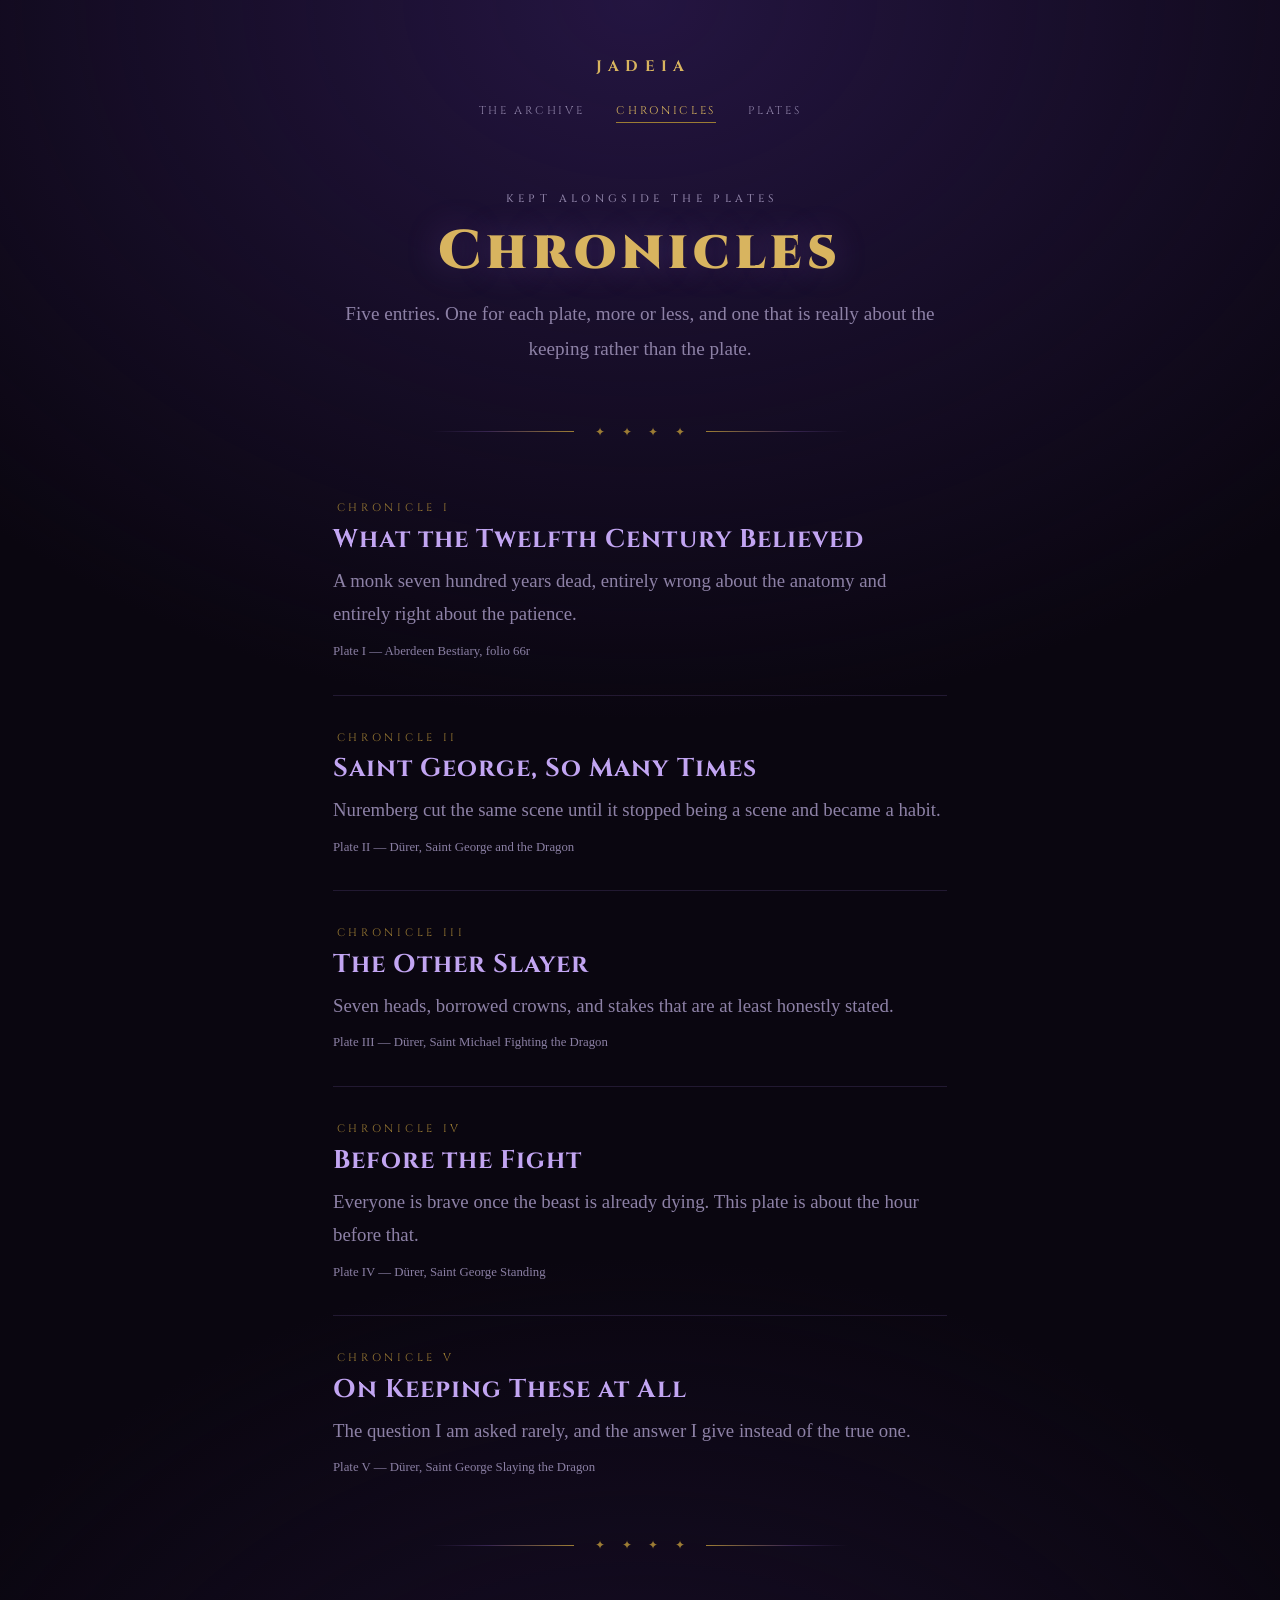
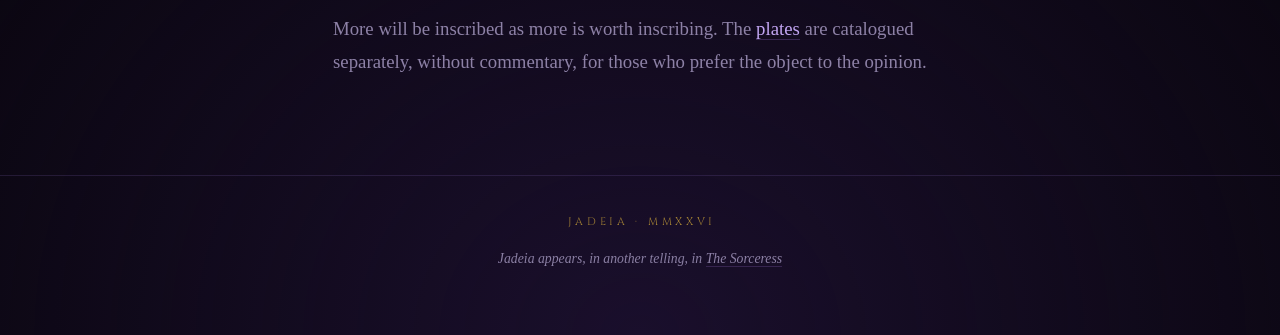
==== chronicles/index.html @ 0001898c "Rebuild jadeia.org as a violet illuminated-manuscript archive Replaces the single leather/parchment " ====
<!DOCTYPE html>
<html lang="en">
<head>
<meta charset="UTF-8">
<meta name="viewport" content="width=device-width, initial-scale=1.0">
<title>Chronicles &middot; Jadeia</title>
<meta name="description" content="Notes kept alongside the plates: five entries on bestiaries, Nuremberg woodcuts, and the habit of drawing a creature nobody has seen.">
<link rel="canonical" href="https://jadeia.org/chronicles/">
<meta property="og:type" content="website">
<meta property="og:title" content="Chronicles &middot; Jadeia">
<meta property="og:description" content="Notes kept alongside the plates.">
<meta property="og:url" content="https://jadeia.org/chronicles/">
<script async src="https://www.googletagmanager.com/gtag/js?id=G-61T0721KTX"></script>
<script>
  window.dataLayer = window.dataLayer || [];
  function gtag(){dataLayer.push(arguments);}
  gtag('js', new Date());
  gtag('config', 'G-61T0721KTX');
</script>
<link rel="preconnect" href="https://fonts.googleapis.com">
<link rel="preconnect" href="https://fonts.gstatic.com" crossorigin>
<link href="https://fonts.googleapis.com/css2?family=Cinzel:wght@500;700;900&family=IM+Fell+English:ital@0;1&family=UnifrakturMaguntia&display=swap" rel="stylesheet">
<link rel="stylesheet" href="/assets/css/site.css">
<link rel="icon" href="/assets/img/sigil.svg" type="image/svg+xml">
</head>
<body>

<header class="masthead">
  <div class="shell">
    <a class="masthead__mark" href="/">Jadeia</a>
    <nav aria-label="Primary">
      <ul class="nav">
        <li><a href="/">The Archive</a></li>
        <li><a href="/chronicles/" aria-current="page">Chronicles</a></li>
        <li><a href="/plates/">Plates</a></li>
      </ul>
    </nav>
  </div>
</header>

<main>
  <div class="shell">

    <div class="page-head">
      <p class="eyebrow">Kept Alongside The Plates</p>
      <h1>Chronicles</h1>
      <p class="measure">Five entries. One for each plate, more or less, and one that is really about the keeping rather than the plate.</p>
    </div>

    <div class="ornament" aria-hidden="true">&#10022; &#10022; &#10022; &#10022;</div>

    <div class="measure">
      <ol class="entries">

        <li>
          <a class="entry__link" href="/chronicles/i-what-the-twelfth-century-believed.html">
            <span class="entry__num">Chronicle I</span>
            <h2 class="entry__title">What the Twelfth Century Believed</h2>
            <p class="entry__standfirst">A monk seven hundred years dead, entirely wrong about the anatomy and entirely right about the patience.</p>
            <span class="entry__plate">Plate I &mdash; Aberdeen Bestiary, folio 66r</span>
          </a>
        </li>

        <li>
          <a class="entry__link" href="/chronicles/ii-saint-george-so-many-times.html">
            <span class="entry__num">Chronicle II</span>
            <h2 class="entry__title">Saint George, So Many Times</h2>
            <p class="entry__standfirst">Nuremberg cut the same scene until it stopped being a scene and became a habit.</p>
            <span class="entry__plate">Plate II &mdash; D&uuml;rer, Saint George and the Dragon</span>
          </a>
        </li>

        <li>
          <a class="entry__link" href="/chronicles/iii-the-other-slayer.html">
            <span class="entry__num">Chronicle III</span>
            <h2 class="entry__title">The Other Slayer</h2>
            <p class="entry__standfirst">Seven heads, borrowed crowns, and stakes that are at least honestly stated.</p>
            <span class="entry__plate">Plate III &mdash; D&uuml;rer, Saint Michael Fighting the Dragon</span>
          </a>
        </li>

        <li>
          <a class="entry__link" href="/chronicles/iv-before-the-fight.html">
            <span class="entry__num">Chronicle IV</span>
            <h2 class="entry__title">Before the Fight</h2>
            <p class="entry__standfirst">Everyone is brave once the beast is already dying. This plate is about the hour before that.</p>
            <span class="entry__plate">Plate IV &mdash; D&uuml;rer, Saint George Standing</span>
          </a>
        </li>

        <li>
          <a class="entry__link" href="/chronicles/v-on-keeping-these-at-all.html">
            <span class="entry__num">Chronicle V</span>
            <h2 class="entry__title">On Keeping These at All</h2>
            <p class="entry__standfirst">The question I am asked rarely, and the answer I give instead of the true one.</p>
            <span class="entry__plate">Plate V &mdash; D&uuml;rer, Saint George Slaying the Dragon</span>
          </a>
        </li>

      </ol>
    </div>

    <div class="ornament" aria-hidden="true">&#10022; &#10022; &#10022; &#10022;</div>

    <div class="measure">
      <p class="entry__standfirst">More will be inscribed as more is worth inscribing. The <a href="/plates/">plates</a> are catalogued separately, without commentary, for those who prefer the object to the opinion.</p>
    </div>

  </div>
</main>

<footer class="colophon">
  <div class="shell">
    <p class="colophon__date">Jadeia &middot; MMXXVI</p>
    <p class="colophon__aside">Jadeia appears, in another telling, in <a href="https://ajguerin.com" rel="noopener">The Sorceress</a></p>
  </div>
</footer>

</body>
</html>
---- assets/css/site.css ----
/* ==========================================================================
   jadeia.org — a chronicle kept in violet
   One stylesheet, no build step. Edit here and it applies everywhere.
   ========================================================================== */

:root {
  /* Ground: near-black violet, deepening toward the edges of the page */
  --void:          #0a0610;
  --void-2:        #120b1e;
  --panel:         #170e26;
  --panel-2:       #1e1331;

  /* Rules, borders, quiet structure */
  --rule:          #372550;
  --rule-soft:     rgba(120, 90, 170, 0.22);

  /* Text: muted violet-grey body, brighter violet for emphasis */
  --text:          #c4b8d8;
  --text-dim:      #8d81a6;
  --text-faint:    #8a7fa3;
  --violet:        #c2a5f2;
  --violet-deep:   #8f6fc8;

  /* Gold: headers, ornaments, trim */
  --gold:          #d8b45f;
  --gold-dim:      #9c7c34;

  /* The mat a print is mounted on */
  --mat:           #d4cade;
  --mat-edge:      #b3a6c4;

  /* Type. Swap --font-body in one place to change every page. */
  --font-display:  'Cinzel', 'Trajan Pro', Georgia, serif;
  --font-body:     'IM Fell English', Georgia, 'Times New Roman', serif;
  --font-initial:  'UnifrakturMaguntia', 'IM Fell English', serif;

  --measure:       64ch;
  --gutter:        clamp(1.15rem, 5vw, 3rem);
}

*, *::before, *::after { box-sizing: border-box; }

html {
  background: var(--void);
  -webkit-text-size-adjust: 100%;
}

body {
  margin: 0;
  min-height: 100vh;
  background:
    radial-gradient(ellipse 120% 60% at 50% 0%, #241541 0%, transparent 62%),
    radial-gradient(ellipse 90% 50% at 50% 100%, #1a0f2c 0%, transparent 70%),
    var(--void);
  color: var(--text);
  font-family: var(--font-body);
  /* IM Fell English is a light, irregular face; reversed out of a dark ground
     it needs a little more size and leading than it would on paper. */
  font-size: clamp(1.06rem, 0.98rem + 0.35vw, 1.2rem);
  line-height: 1.78;
  text-rendering: optimizeLegibility;
}

/* --- Skeleton ----------------------------------------------------------- */

.shell {
  width: 100%;
  max-width: 60rem;
  margin: 0 auto;
  padding: 0 var(--gutter);
}

main { display: block; }

.measure { max-width: var(--measure); margin-inline: auto; }

/* --- Masthead ----------------------------------------------------------- */

.masthead {
  padding: clamp(1.75rem, 5vw, 3rem) 0 0;
  text-align: center;
}

.masthead__mark {
  display: inline-block;
  font-family: var(--font-display);
  font-weight: 700;
  font-size: 0.95rem;
  letter-spacing: 0.42em;
  text-indent: 0.42em;
  text-transform: uppercase;
  color: var(--gold);
  text-decoration: none;
  border: 0;
}

.masthead__mark:hover,
.masthead__mark:focus-visible { color: var(--violet); }

.nav {
  margin: 1.15rem 0 0;
  padding: 0;
  list-style: none;
  display: flex;
  flex-wrap: wrap;
  justify-content: center;
  gap: 0.5rem 2rem;
  font-family: var(--font-display);
  font-size: 0.7rem;
  letter-spacing: 0.24em;
  text-transform: uppercase;
}

.nav a {
  color: var(--text-dim);
  text-decoration: none;
  padding-bottom: 0.3rem;
  border-bottom: 1px solid transparent;
}

.nav a:hover,
.nav a:focus-visible { color: var(--violet); border-bottom-color: var(--gold-dim); }

.nav [aria-current="page"] { color: var(--gold); border-bottom-color: var(--gold-dim); }

/* --- Ornament ----------------------------------------------------------- */

.ornament {
  display: flex;
  align-items: center;
  justify-content: center;
  gap: 0.85rem;
  margin: clamp(2.25rem, 6vw, 3.5rem) auto;
  max-width: 26rem;
  color: var(--gold-dim);
  font-size: 0.72rem;
  letter-spacing: 0.6em;
  text-indent: 0.6em;
  border: 0;
}

.ornament::before,
.ornament::after {
  content: "";
  flex: 1;
  height: 1px;
  background: linear-gradient(90deg, transparent, var(--rule) 40%, var(--gold-dim));
}

.ornament::after { background: linear-gradient(90deg, var(--gold-dim), var(--rule) 60%, transparent); }

.ornament--bare { max-width: none; }
.ornament--bare::before,
.ornament--bare::after { display: none; }

/* --- Headings ----------------------------------------------------------- */

h1, h2, h3 {
  font-family: var(--font-display);
  font-weight: 700;
  line-height: 1.22;
  color: var(--gold);
  margin: 0 0 0.75rem;
}

h1 {
  font-weight: 900;
  font-size: clamp(2.1rem, 1.4rem + 3.4vw, 3.4rem);
  letter-spacing: 0.1em;
  text-shadow: 0 0 34px rgba(160, 120, 240, 0.28);
}

h2 {
  font-size: clamp(1.35rem, 1.1rem + 1.1vw, 1.85rem);
  letter-spacing: 0.06em;
  color: var(--violet);
}

h3 {
  font-size: 1.05rem;
  letter-spacing: 0.16em;
  text-transform: uppercase;
  color: var(--gold);
}

.eyebrow {
  margin: 0 0 0.7rem;
  font-family: var(--font-display);
  font-size: 0.68rem;
  font-weight: 500;
  letter-spacing: 0.4em;
  text-indent: 0.4em;
  text-transform: uppercase;
  color: var(--violet-deep);
}

/* --- Prose -------------------------------------------------------------- */

p { margin: 0 0 1.35rem; }

a {
  color: var(--violet);
  text-decoration: none;
  border-bottom: 1px solid var(--rule);
}

a:hover,
a:focus-visible { color: var(--gold); border-bottom-color: var(--gold-dim); }

:focus-visible { outline: 2px solid var(--violet); outline-offset: 3px; }

em { font-style: italic; }

.lede {
  font-size: 1.16em;
  line-height: 1.7;
  color: #d3c9e4;
}

.dropcap::first-letter {
  float: left;
  font-family: var(--font-initial);
  font-size: 3.9em;
  line-height: 0.76;
  padding: 0.08em 0.14em 0 0;
  color: var(--violet);
  text-shadow: 0 0 28px rgba(150, 110, 230, 0.4);
}

.page-head {
  padding: clamp(2.5rem, 7vw, 4.25rem) 0 0;
  text-align: center;
}

.page-head p { color: var(--text-dim); }

/* --- Plates ------------------------------------------------------------- */

.plate {
  margin: clamp(2rem, 5vw, 3rem) 0;
}

.plate__mount {
  padding: clamp(0.65rem, 2vw, 1.1rem);
  background:
    radial-gradient(circle at 22% 18%, rgba(255, 255, 255, 0.5), transparent 55%),
    var(--mat);
  border: 1px solid var(--gold-dim);
  box-shadow:
    0 0 0 1px rgba(10, 6, 16, 0.9),
    0 18px 46px rgba(0, 0, 0, 0.55);
}

.plate__mount img {
  display: block;
  width: 100%;
  height: auto;
  border: 1px solid var(--mat-edge);
  filter: saturate(0.92) brightness(0.97);
  background: var(--mat);
}

/* Shown only if a plate file is not yet mounted in assets/img/plates/. */
.plate__mount.is-unmounted {
  display: grid;
  place-items: center;
  min-height: 14rem;
  background: linear-gradient(160deg, var(--panel-2), var(--panel));
  border-style: dashed;
}

.plate__mount.is-unmounted img { display: none; }

.plate__mount.is-unmounted::after {
  content: "\2726";
  color: var(--gold-dim);
  font-size: 1.6rem;
}

.plate figcaption {
  margin-top: 0.95rem;
  text-align: center;
}

.plate__number {
  display: block;
  font-family: var(--font-display);
  font-size: 0.7rem;
  font-weight: 700;
  letter-spacing: 0.34em;
  text-indent: 0.34em;
  text-transform: uppercase;
  color: var(--gold);
}

.plate__title {
  display: block;
  margin-top: 0.3rem;
  font-style: italic;
  font-size: 1.06rem;
  color: var(--text);
}

.plate__credit {
  display: block;
  margin-top: 0.45rem;
  font-size: 0.82rem;
  line-height: 1.6;
  color: var(--text-faint);
}

.plate__credit a { color: var(--text-dim); border-bottom-color: transparent; }
.plate__credit a:hover,
.plate__credit a:focus-visible { color: var(--violet); border-bottom-color: var(--rule); }

/* --- Gallery ------------------------------------------------------------ */

.gallery {
  display: grid;
  grid-template-columns: repeat(auto-fit, minmax(17rem, 1fr));
  gap: clamp(1.75rem, 4vw, 2.75rem);
  margin: clamp(2rem, 5vw, 3rem) 0;
}

.gallery .plate { margin: 0; }

/* --- Chronicle index ---------------------------------------------------- */

.entries {
  list-style: none;
  margin: clamp(2rem, 5vw, 3rem) 0 0;
  padding: 0;
}

.entries li + li {
  margin-top: 2rem;
  padding-top: 2rem;
  border-top: 1px solid var(--rule-soft);
}

.entry__link {
  display: block;
  border: 0;
  color: inherit;
}

.entry__num {
  display: block;
  font-family: var(--font-display);
  font-size: 0.68rem;
  letter-spacing: 0.34em;
  text-indent: 0.34em;
  text-transform: uppercase;
  color: var(--gold-dim);
}

.entry__title {
  margin: 0.4rem 0 0.55rem;
  font-family: var(--font-display);
  font-size: clamp(1.25rem, 1.05rem + 0.8vw, 1.6rem);
  font-weight: 700;
  letter-spacing: 0.04em;
  color: var(--violet);
}

.entry__link:hover .entry__title,
.entry__link:focus-visible .entry__title { color: var(--gold); }

.entry__standfirst {
  margin: 0;
  color: var(--text-dim);
  font-size: 0.98em;
}

.entry__plate {
  display: block;
  margin-top: 0.55rem;
  font-size: 0.8rem;
  color: var(--text-faint);
}

/* --- Article ------------------------------------------------------------ */

.article {
  padding-top: clamp(2.5rem, 7vw, 4.25rem);
}

.article__head { text-align: center; margin-bottom: clamp(2rem, 5vw, 3rem); }
.article__body { margin: 0 auto; max-width: var(--measure); }
.article__body p:last-of-type { margin-bottom: 0; }

.pagination {
  display: flex;
  flex-wrap: wrap;
  justify-content: space-between;
  gap: 1rem 2rem;
  margin-top: clamp(2.5rem, 6vw, 3.5rem);
  padding-top: 1.5rem;
  border-top: 1px solid var(--rule-soft);
  font-family: var(--font-display);
  font-size: 0.7rem;
  letter-spacing: 0.2em;
  text-transform: uppercase;
}

.pagination a { border-bottom: 0; color: var(--text-dim); }
.pagination a:last-child { margin-left: auto; text-align: right; }
.pagination a:hover,
.pagination a:focus-visible { color: var(--gold); }
.pagination__spacer { flex: 1; }

/* --- Colophon ----------------------------------------------------------- */

.colophon {
  margin-top: clamp(3.5rem, 9vw, 6rem);
  padding: 2.25rem 0 clamp(2.5rem, 6vw, 4rem);
  border-top: 1px solid var(--rule-soft);
  text-align: center;
}

.colophon__date {
  margin: 0;
  font-family: var(--font-display);
  font-size: 0.68rem;
  letter-spacing: 0.34em;
  text-indent: 0.34em;
  text-transform: uppercase;
  color: var(--gold-dim);
}

.colophon__aside {
  margin: 1rem 0 0;
  font-size: 0.86rem;
  font-style: italic;
  color: var(--text-faint);
}

.colophon__aside a { color: var(--text-dim); border-bottom-color: var(--rule); }
.colophon__aside a:hover,
.colophon__aside a:focus-visible { color: var(--violet); }

/* --- Odds --------------------------------------------------------------- */

.visually-hidden {
  position: absolute;
  width: 1px; height: 1px;
  margin: -1px; padding: 0;
  overflow: hidden;
  clip: rect(0 0 0 0);
  white-space: nowrap;
  border: 0;
}

@media (max-width: 30rem) {
  .nav { gap: 0.45rem 1.25rem; }
  .dropcap::first-letter { font-size: 3.2em; }
}

@media print {
  body { background: #fff; color: #000; }
  .nav, .pagination { display: none; }
}
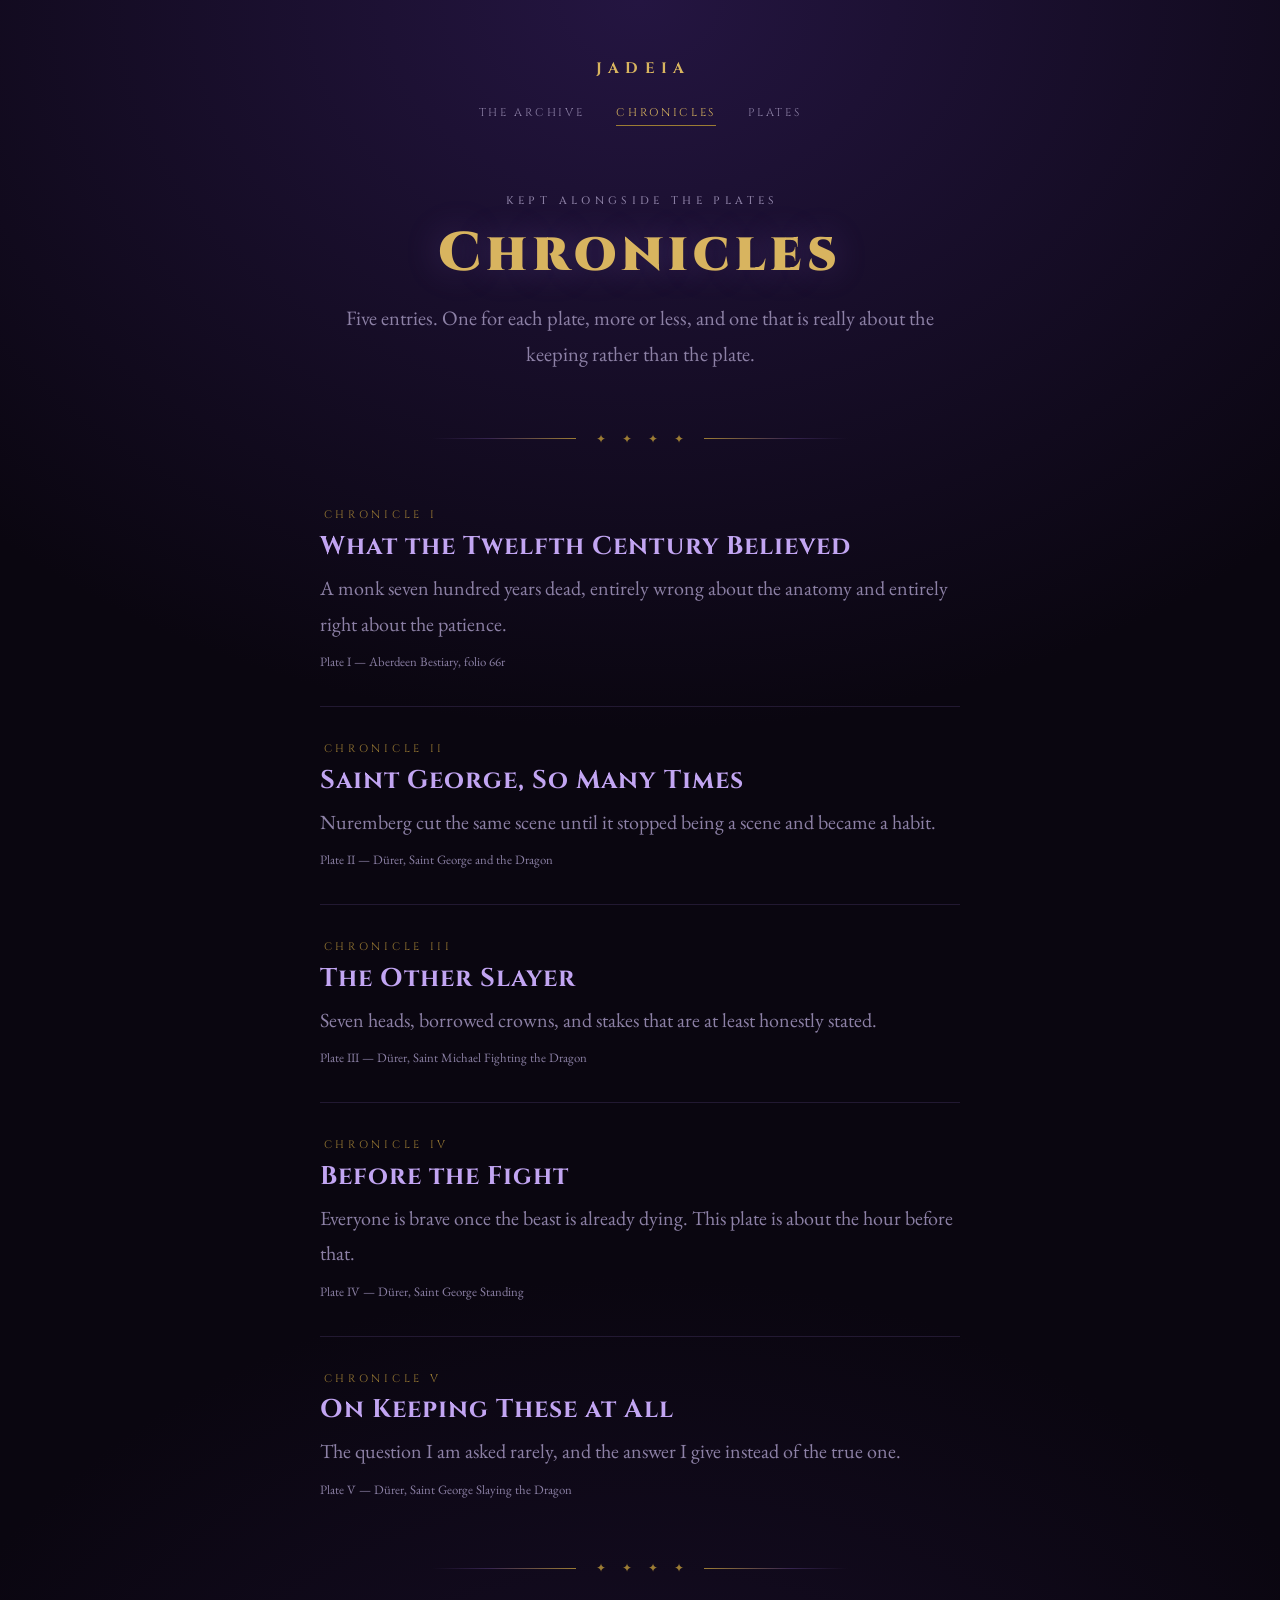
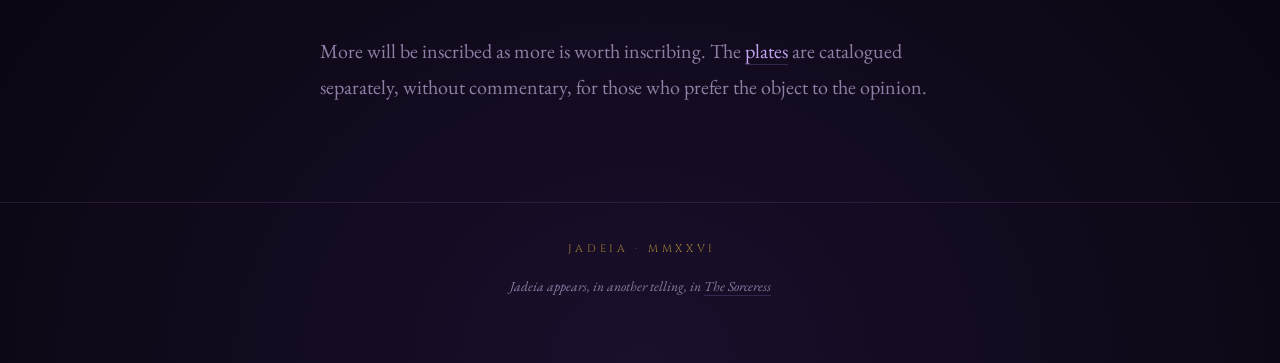
==== commit 7850e3c7: "Switch body face to EB Garamond, with a temporary comparison switch - Body copy moves from IM Fell E" ====
--- a/chronicles/index.html
+++ b/chronicles/index.html
@@ -19,8 +19,9 @@
 </script>
 <link rel="preconnect" href="https://fonts.googleapis.com">
 <link rel="preconnect" href="https://fonts.gstatic.com" crossorigin>
-<link href="https://fonts.googleapis.com/css2?family=Cinzel:wght@500;700;900&family=IM+Fell+English:ital@0;1&family=UnifrakturMaguntia&display=swap" rel="stylesheet">
+<link href="https://fonts.googleapis.com/css2?family=Cinzel:wght@500;700;900&family=EB+Garamond:ital,wght@0,400;0,500;1,400&family=IM+Fell+English:ital@0;1&family=UnifrakturMaguntia&display=swap" rel="stylesheet">
 <link rel="stylesheet" href="/assets/css/site.css">
+<script src="/assets/js/type-compare.js"></script>
 <link rel="icon" href="/assets/img/sigil.svg" type="image/svg+xml">
 </head>
 <body>
--- a/assets/css/site.css
+++ b/assets/css/site.css
@@ -29,13 +29,24 @@
   --mat:           #d4cade;
   --mat-edge:      #b3a6c4;
 
-  /* Type. Swap --font-body in one place to change every page. */
+  /* Type. Swap --font-body in one place to change every page.
+     --body-size is tied to the face: EB Garamond and IM Fell English have
+     different x-heights, so matching them optically means different px. */
   --font-display:  'Cinzel', 'Trajan Pro', Georgia, serif;
-  --font-body:     'IM Fell English', Georgia, 'Times New Roman', serif;
-  --font-initial:  'UnifrakturMaguntia', 'IM Fell English', serif;
+  --font-body:     'EB Garamond', Garamond, Georgia, 'Times New Roman', serif;
+  --font-initial:  'UnifrakturMaguntia', Georgia, serif;
+  --body-size:     clamp(1.12rem, 1.02rem + 0.4vw, 1.28rem);
 
   --measure:       64ch;
   --gutter:        clamp(1.15rem, 5vw, 3rem);
+}
+
+/* Comparison mode only — set by assets/js/type-compare.js on ?type=compare.
+   Delete this block, the script, and the IM Fell English request in each
+   page's font <link> once the body face is settled. */
+:root[data-body-font="fell"] {
+  --font-body:  'IM Fell English', Georgia, 'Times New Roman', serif;
+  --body-size:  clamp(1.06rem, 0.98rem + 0.35vw, 1.2rem);
 }
 
 *, *::before, *::after { box-sizing: border-box; }
@@ -54,9 +65,10 @@
     var(--void);
   color: var(--text);
   font-family: var(--font-body);
-  /* IM Fell English is a light, irregular face; reversed out of a dark ground
-     it needs a little more size and leading than it would on paper. */
-  font-size: clamp(1.06rem, 0.98rem + 0.35vw, 1.2rem);
+  /* Both candidate faces were cut for dark ink on light paper; reversed out
+     of a dark ground they want more size and leading than they would need
+     in print. */
+  font-size: var(--body-size);
   line-height: 1.78;
   text-rendering: optimizeLegibility;
 }
@@ -459,4 +471,52 @@
 @media print {
   body { background: #fff; color: #000; }
   .nav, .pagination { display: none; }
-}
+  .typecmp { display: none; }
+}
+
+/* --- Comparison mode ----------------------------------------------------
+   Temporary. Hidden from visitors: the panel is only built when the page is
+   opened with ?type=compare. Remove with the rest of the compare scaffolding
+   once the body face is chosen.
+   ------------------------------------------------------------------------ */
+
+.typecmp {
+  position: fixed;
+  right: 1rem;
+  bottom: 1rem;
+  z-index: 10;
+  display: flex;
+  align-items: center;
+  gap: 0.4rem;
+  padding: 0.5rem 0.6rem;
+  background: rgba(23, 14, 38, 0.96);
+  border: 1px solid var(--rule);
+  box-shadow: 0 10px 30px rgba(0, 0, 0, 0.6);
+  font-family: var(--font-display);
+  font-size: 0.62rem;
+  letter-spacing: 0.14em;
+  text-transform: uppercase;
+}
+
+.typecmp button {
+  padding: 0.38rem 0.6rem;
+  background: transparent;
+  color: var(--text-dim);
+  border: 1px solid transparent;
+  font: inherit;
+  cursor: pointer;
+}
+
+.typecmp button:hover { color: var(--violet); }
+
+.typecmp button[aria-pressed="true"] {
+  color: var(--gold);
+  border-color: var(--gold-dim);
+}
+
+.typecmp__close {
+  margin-left: 0.2rem;
+  padding: 0.2rem 0.4rem !important;
+  font-size: 0.85rem;
+  line-height: 1;
+}
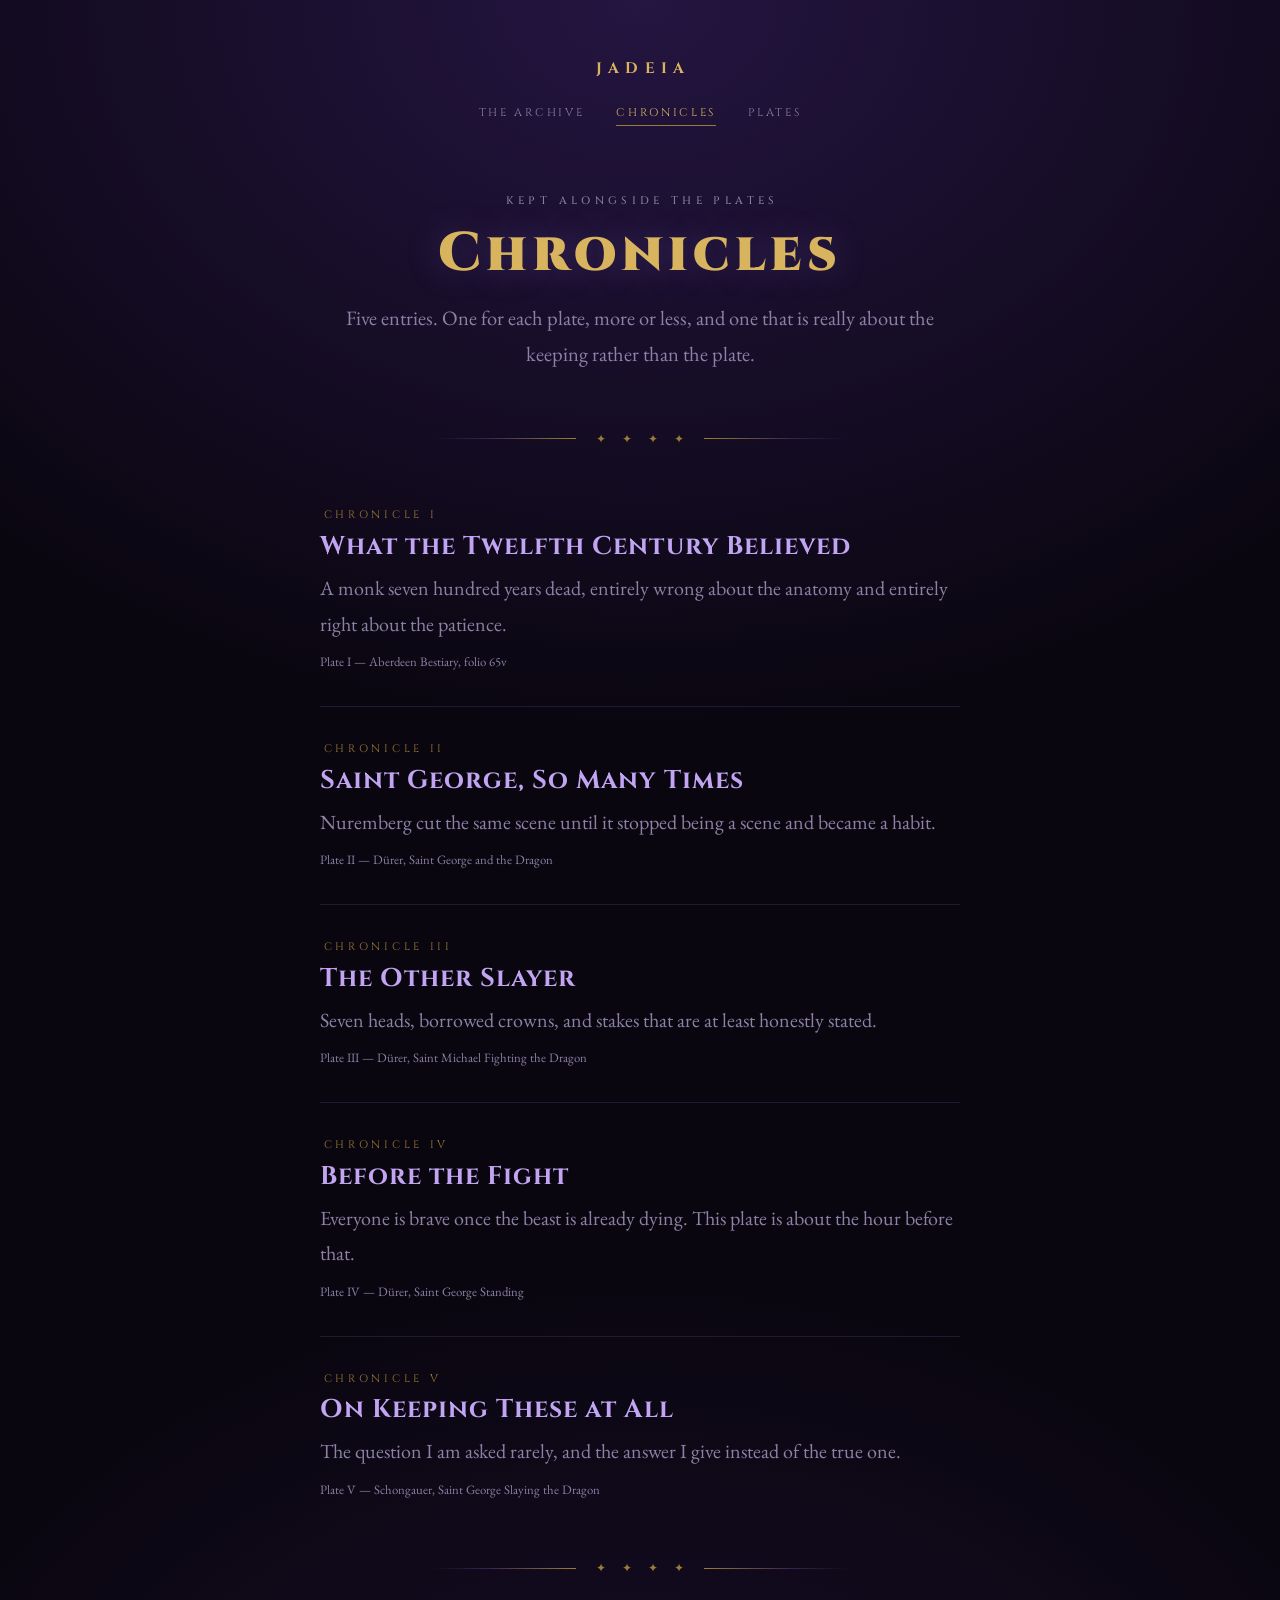
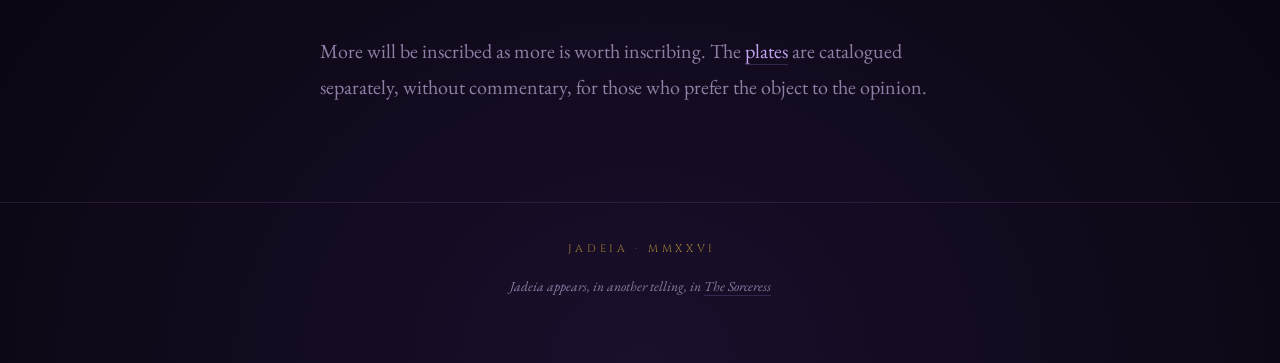
==== commit 51a3d4dc: "Correct Plate I to folio 65v and replace Plate V with Schongauer - Plate I moves from MS 24 f.66r to" ====
--- a/chronicles/index.html
+++ b/chronicles/index.html
@@ -58,7 +58,7 @@
             <span class="entry__num">Chronicle I</span>
             <h2 class="entry__title">What the Twelfth Century Believed</h2>
             <p class="entry__standfirst">A monk seven hundred years dead, entirely wrong about the anatomy and entirely right about the patience.</p>
-            <span class="entry__plate">Plate I &mdash; Aberdeen Bestiary, folio 66r</span>
+            <span class="entry__plate">Plate I &mdash; Aberdeen Bestiary, folio 65v</span>
           </a>
         </li>
 
@@ -94,7 +94,7 @@
             <span class="entry__num">Chronicle V</span>
             <h2 class="entry__title">On Keeping These at All</h2>
             <p class="entry__standfirst">The question I am asked rarely, and the answer I give instead of the true one.</p>
-            <span class="entry__plate">Plate V &mdash; D&uuml;rer, Saint George Slaying the Dragon</span>
+            <span class="entry__plate">Plate V &mdash; Schongauer, Saint George Slaying the Dragon</span>
           </a>
         </li>
 
